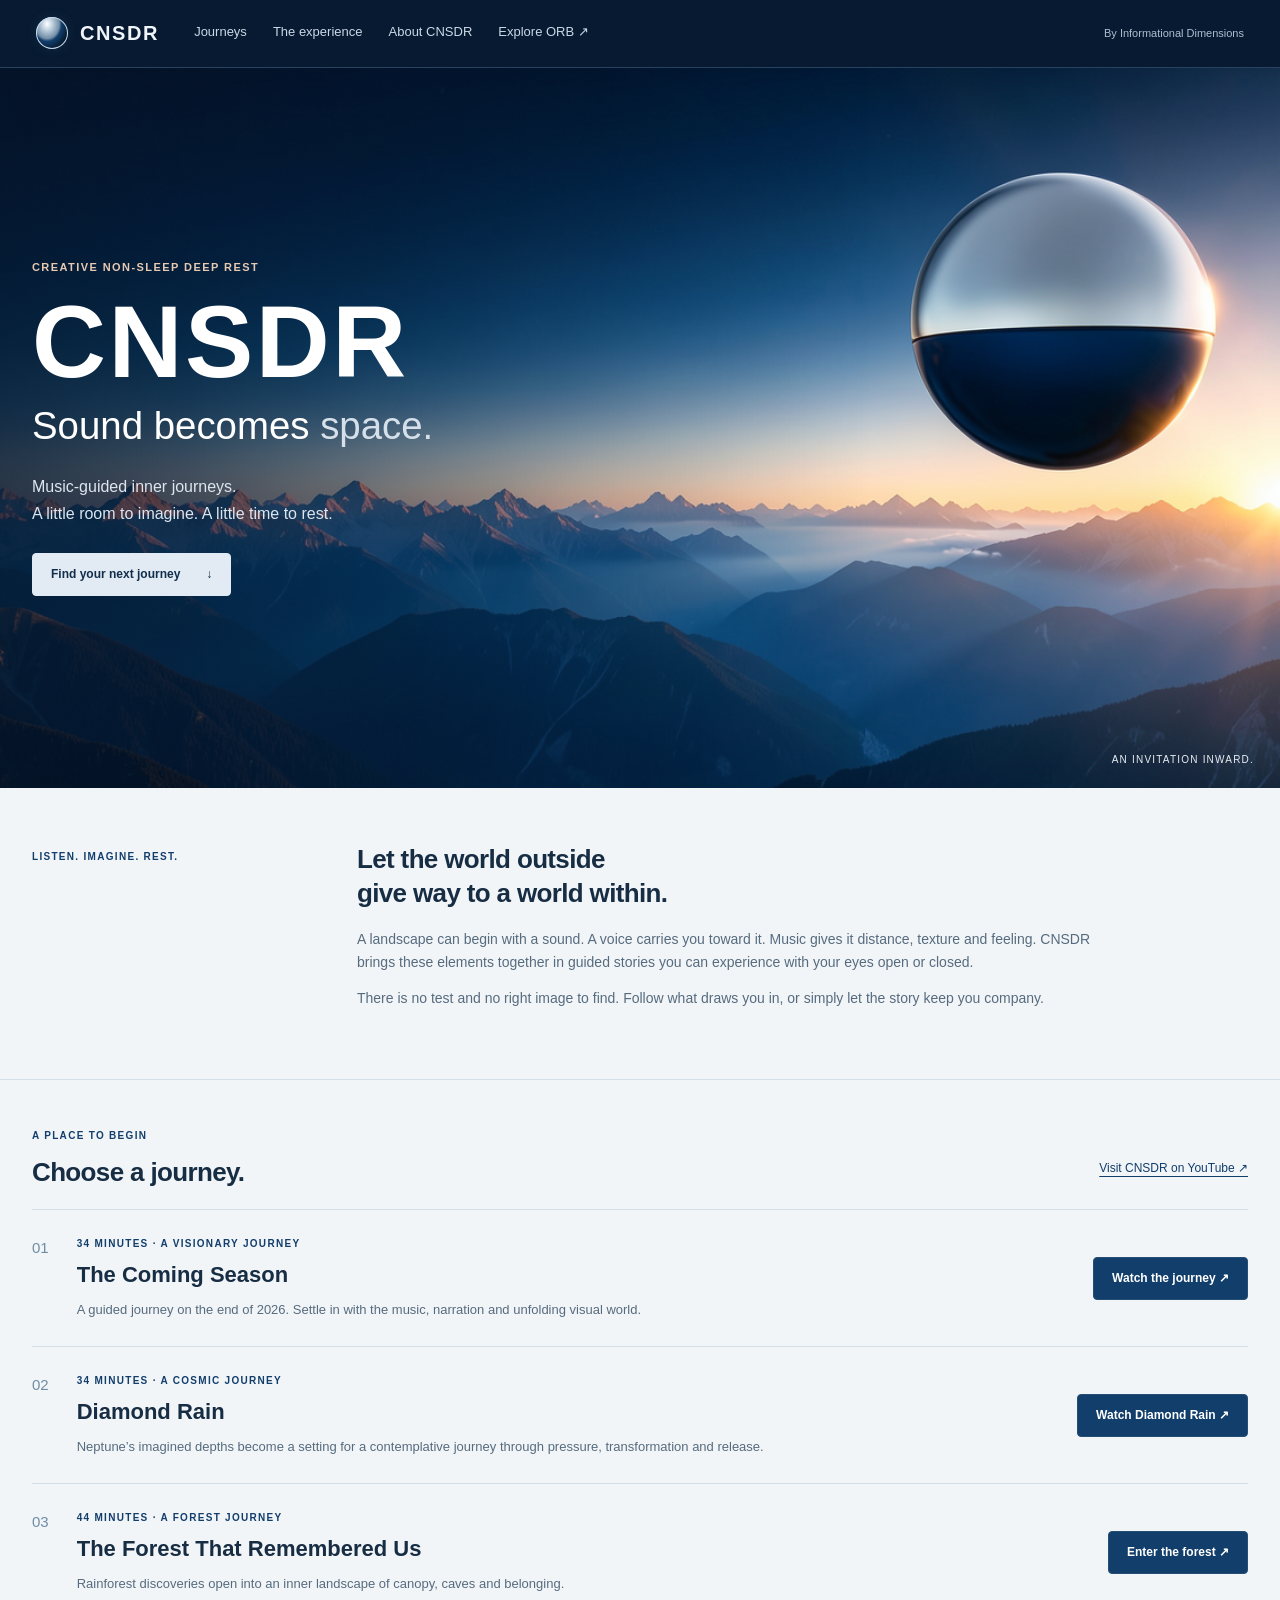
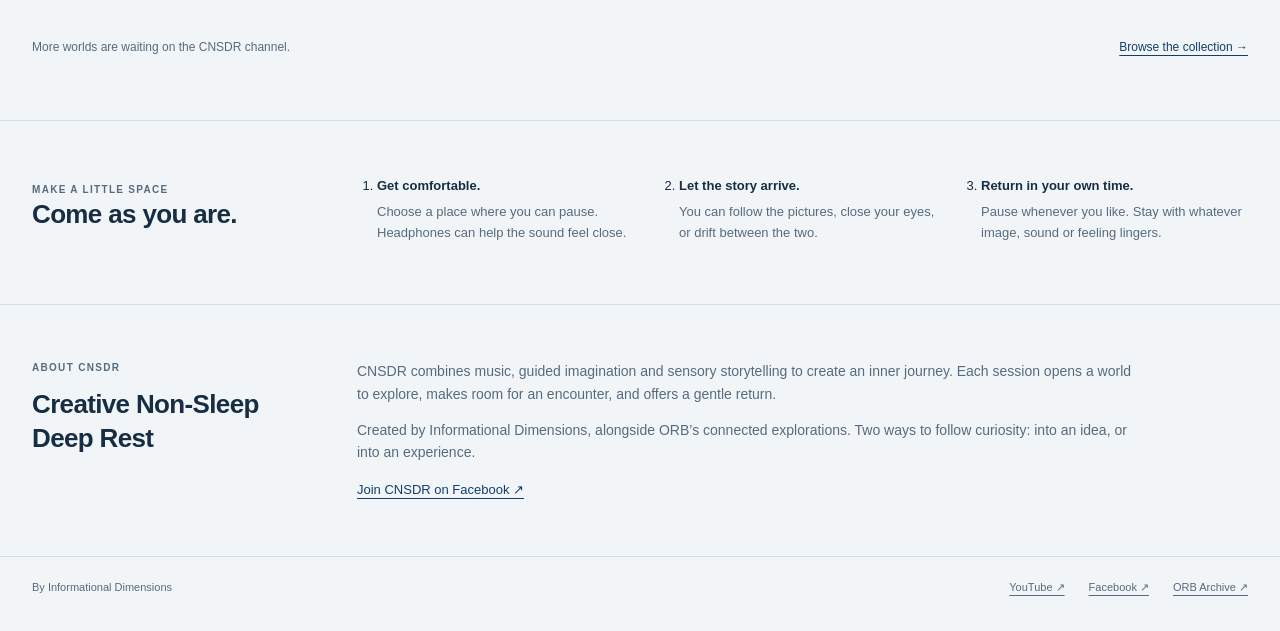
==== index.html @ 43271ce1 "Launch CNSDR website with Neptune sunrise theme" ====
<!doctype html>
<html lang="en"><head><meta charset="utf-8"><meta name="viewport" content="width=device-width,initial-scale=1"><meta name="theme-color" content="#071a31"><meta name="description" content="Creative Non-Sleep Deep Rest. Music-guided inner journeys through sound, imagination and rest."><title>CNSDR · Creative Non-Sleep Deep Rest</title><link rel="canonical" href="https://visualizationcreation.github.io/cnsdr/"><meta property="og:type" content="website"><meta property="og:title" content="CNSDR · Sound becomes space"><meta property="og:description" content="Music-guided inner journeys through sound, imagination and rest. Find your next journey."><meta property="og:url" content="https://visualizationcreation.github.io/cnsdr/"><meta property="og:image" content="https://visualizationcreation.github.io/cnsdr/social-preview.png"><meta name="twitter:card" content="summary_large_image"><link rel="icon" href="mark.svg"><link rel="stylesheet" href="theme.css"></head>
<body><a class="skip" href="#main">Skip to content</a>
<header class="site-header"><div class="header-inner"><a class="brand" href="./" aria-label="CNSDR home"><span class="brand-mark" aria-hidden="true"></span>CNSDR</a><nav aria-label="Main navigation"><a href="#journeys">Journeys</a><a href="#experience">The experience</a><a href="#about">About CNSDR</a><a href="https://visualizationcreation.github.io/orb-archive/">Explore ORB ↗</a></nav><span class="credit">By Informational Dimensions</span></div></header>
<main id="main" class="workspace"><section class="hero" aria-labelledby="hero-title"><img class="hero-image" src="neptune-sunrise.png" alt="A Neptune-blue and silver sphere floating above Earth's mountains at sunrise." width="1536" height="640" fetchpriority="high"><div class="hero-copy"><p class="eyebrow">Creative Non-Sleep Deep Rest</p><h1 id="hero-title">CNSDR</h1><p class="hero-tagline">Sound becomes <em>space.</em></p><p class="hero-description">Music-guided inner journeys.<br>A little room to imagine. A little time to rest.</p><a class="button light" href="#journeys">Find your next journey <span aria-hidden="true">↓</span></a></div><span class="hero-caption">An invitation inward.</span></section>
<section class="opening" id="experience"><p class="eyebrow">Listen. Imagine. Rest.</p><div><h2>Let the world outside<br>give way to a world within.</h2><p>A landscape can begin with a sound. A voice carries you toward it. Music gives it distance, texture and feeling. CNSDR brings these elements together in guided stories you can experience with your eyes open or closed.</p><p>There is no test and no right image to find. Follow what draws you in, or simply let the story keep you company.</p></div></section>
<section class="journeys" id="journeys"><div class="section-heading"><div><p class="eyebrow">A place to begin</p><h2>Choose a journey.</h2></div><a href="https://www.youtube.com/channel/UC8fO5lpikLnw1xSg7pofnjQ">Visit CNSDR on YouTube ↗</a></div><article class="journey-row"><span class="journey-number">01</span><div><p class="eyebrow">34 minutes · A visionary journey</p><h3>The Coming Season</h3><p>A guided journey on the end of 2026. Settle in with the music, narration and unfolding visual world.</p></div><a class="button" href="https://www.youtube.com/watch?v=poIMf-YxAEo">Watch the journey ↗</a></article><article class="journey-row"><span class="journey-number">02</span><div><p class="eyebrow">34 minutes · A cosmic journey</p><h3>Diamond Rain</h3><p>Neptune’s imagined depths become a setting for a contemplative journey through pressure, transformation and release.</p></div><a class="button" href="https://www.youtube.com/watch?v=9yvzxhccPDs">Watch Diamond Rain ↗</a></article><article class="journey-row"><span class="journey-number">03</span><div><p class="eyebrow">44 minutes · A forest journey</p><h3>The Forest That Remembered Us</h3><p>Rainforest discoveries open into an inner landscape of canopy, caves and belonging.</p></div><a class="button" href="https://www.youtube.com/watch?v=p0KkcHsuW70">Enter the forest ↗</a></article><div class="channel-row"><p>More worlds are waiting on the CNSDR channel.</p><a href="https://www.youtube.com/channel/UC8fO5lpikLnw1xSg7pofnjQ/videos">Browse the collection →</a></div></section>
<section class="listening"><div><p class="eyebrow">Make a little space</p><h2>Come as you are.</h2></div><ol><li><b>Get comfortable.</b><p>Choose a place where you can pause. Headphones can help the sound feel close.</p></li><li><b>Let the story arrive.</b><p>You can follow the pictures, close your eyes, or drift between the two.</p></li><li><b>Return in your own time.</b><p>Pause whenever you like. Stay with whatever image, sound or feeling lingers.</p></li></ol></section>
<section class="about" id="about"><div><p class="eyebrow">About CNSDR</p><h2>Creative Non-Sleep <br>Deep Rest</h2></div><div><p>CNSDR combines music, guided imagination and sensory storytelling to create an inner journey. Each session opens a world to explore, makes room for an encounter, and offers a gentle return.</p><p>Created by Informational Dimensions, alongside ORB’s connected explorations. Two ways to follow curiosity: into an idea, or into an experience.</p><a href="https://www.facebook.com/profile.php?id=61573368033629">Join CNSDR on Facebook ↗</a></div></section>
<footer><span>By Informational Dimensions</span><a href="https://www.youtube.com/channel/UC8fO5lpikLnw1xSg7pofnjQ">YouTube ↗</a><a href="https://www.facebook.com/profile.php?id=61573368033629">Facebook ↗</a><a href="https://visualizationcreation.github.io/orb-archive/">ORB Archive ↗</a></footer></main></body></html>
---- theme.css ----
:root{color-scheme:light;--neptune:#123e6c;--deep:#071a31;--silver:#d5e0ea;--paper:#f2f5f8;--ink:#172d43;--muted:#566b7e;--line:#d3dee7;--sunrise:#efbd99;font:14px/1.6 Inter,"Segoe UI",Arial,sans-serif;scroll-behavior:smooth}*{box-sizing:border-box}body{margin:0;background:var(--paper);color:var(--ink)}a{color:var(--neptune);text-underline-offset:4px}a:focus-visible{outline:3px solid #609bd0;outline-offset:5px}.skip{position:absolute;top:-90px;left:20px;background:white;padding:12px;z-index:5}.skip:focus{top:10px}.site-header{background:var(--deep);color:var(--silver);border-bottom:1px solid #28435e}.header-inner{max-width:1440px;min-height:65px;padding:0 36px;display:flex;align-items:center;gap:35px;margin:auto}.brand{display:flex;align-items:center;gap:12px;font-size:20px;font-weight:700;letter-spacing:.08em;color:#f0f5fa;text-decoration:none}.brand-mark{width:32px;height:32px;display:block;border-radius:50%;background:radial-gradient(ellipse at 35% 22%,#fff 0%,#c3d3e1 17%,#738fa7 41%,#123e6c 49%,#05172a 76%,#ecba97 100%);box-shadow:inset 0 0 0 1px #c6d8e9,0 0 12px #48709b30}nav{display:flex;align-items:center;gap:26px}nav a{color:#cad8e6;text-decoration:none;font-size:13px;padding:22px 0;border-bottom:2px solid transparent;transition:color .2s,border-color .2s}nav a:hover{color:#fff;border-color:var(--sunrise)}.credit{margin-left:auto;font-size:11px;color:#aebfd1}.workspace{max-width:1440px;margin:auto;padding:24px 36px 35px}.hero{position:relative;isolation:isolate;min-height:460px;overflow:hidden;border-radius:6px;background:var(--deep);color:#fff;display:flex;align-items:center}.hero-image{position:absolute;inset:0;width:100%;height:100%;object-fit:cover;z-index:-2}.hero::after{content:"";position:absolute;inset:0;background:linear-gradient(90deg,#061529a8,transparent 68%);z-index:-1}.hero-copy{padding:46px 48px;animation:arrive .7s ease-out both}.eyebrow{font-size:10px;letter-spacing:.13em;text-transform:uppercase;font-weight:650;margin:0 0 12px;color:var(--neptune)}.hero .eyebrow{color:#e8c9b2;font-size:11px}.hero h1{font-size:clamp(48px,5.6vw,78px);line-height:1.04;letter-spacing:-.045em;font-weight:550;margin:0 0 22px}.hero h1 em{font-style:normal;color:#d4e6f5}.hero-description{font-size:16px;color:#dce6ef;line-height:1.65;margin:0 0 26px}.button{display:inline-flex;gap:26px;align-items:center;padding:11px 18px;border:1px solid #254e75;background:var(--neptune);color:white;border-radius:4px;text-decoration:none;font-size:12px;font-weight:600;transition:background .2s,transform .2s}.button:hover{background:#225985;transform:translateY(-2px)}.button.light{background:#e2ebf3;color:#112f4c;border-color:#e2ebf3}.button.light:hover{background:#fff}.hero-caption{position:absolute;right:26px;bottom:20px;color:#e9eef4;font-size:10px;letter-spacing:.12em;text-transform:uppercase}.opening,.listening,.about{display:grid;grid-template-columns:280px 1fr;gap:45px;padding:36px 0;border-bottom:1px solid var(--line)}h2{font-size:26px;font-weight:550;line-height:1.3;letter-spacing:-.025em;margin:0 0 18px}p{margin:0 0 14px}.opening>div{max-width:760px}.opening p:not(.eyebrow),.about p,.listening p{color:var(--muted)}.opening>.eyebrow{padding-top:6px}.journeys{padding:34px 0;border-bottom:1px solid var(--line);scroll-margin-top:20px}.section-heading{display:flex;justify-content:space-between;align-items:center;gap:25px}.section-heading>a{font-size:12px}.section-heading h2{margin-bottom:20px}.journey-row{display:flex;gap:28px;align-items:center;background:#fff;border:1px solid var(--line);border-radius:5px;padding:26px}.journey-number{font-size:15px;font-weight:500;color:#6f8ca5;align-self:flex-start}.journey-row h3{font-size:22px;margin:0 0 7px;font-weight:600}.journey-row p{color:var(--muted);font-size:13px;margin-bottom:0}.journey-row .eyebrow{font-size:10px;color:var(--neptune);margin-bottom:5px}.journey-row .button{margin-left:auto;flex:none}.channel-row{display:flex;justify-content:space-between;gap:20px;margin-top:18px;font-size:12px;color:var(--muted)}.listening ol{padding:0 0 0 20px;margin:0;display:grid;grid-template-columns:repeat(3,1fr);gap:35px;font-size:13px}.listening p{margin:6px 0 0}.about>div:last-child{max-width:780px}.about a{font-size:13px}footer{display:flex;gap:24px;padding-top:22px;color:var(--muted);font-size:11px}footer span{margin-right:auto}footer a{color:var(--muted)}@keyframes arrive{from{opacity:0;transform:translateY(12px)}to{opacity:1;transform:none}}
@media(max-width:1050px){.credit{display:none}.opening,.listening,.about{grid-template-columns:220px 1fr;gap:28px}.listening ol{grid-template-columns:1fr;gap:16px}}
@media(max-width:700px){.header-inner{padding:12px 16px 0;flex-wrap:wrap;gap:3px}.brand{font-size:17px}nav{flex-basis:100%;gap:20px;overflow-x:auto}nav a{font-size:11px;white-space:nowrap;padding:10px 0}.workspace{padding:16px}.hero{min-height:560px;align-items:flex-end}.hero-image{object-position:79% top;object-fit:cover;opacity:.95}.hero::after{background:linear-gradient(0deg,#061529 4%,#061529d9 38%,transparent 75%)}.hero-copy{padding:26px 24px 42px}.hero h1{font-size:49px}.hero .eyebrow{font-size:9px}.hero-description{font-size:14px}.hero-caption{bottom:14px;right:20px;font-size:8px}.opening,.listening,.about{grid-template-columns:1fr;gap:8px;padding:28px 0}h2{font-size:24px}.opening>.eyebrow{margin-bottom:8px}.section-heading{align-items:flex-start;flex-direction:column;gap:0;margin-bottom:20px}.section-heading h2{margin-bottom:6px}.journey-row{flex-wrap:wrap;padding:20px;gap:12px}.journey-row>div{flex:1;min-width:180px}.journey-row .button{margin-left:27px}.channel-row{flex-direction:column;gap:0}.listening ol{padding-left:20px}.about h2 br{display:none}footer{flex-wrap:wrap;gap:14px}footer span{flex-basis:100%}}
@media(prefers-reduced-motion:reduce){:root{scroll-behavior:auto}*,*::before,*::after{animation:none!important;transition:none!important}}
/* Public site composition: an open horizon, silver type and quiet movement. */
.workspace{max-width:none;padding:0 0 35px}.workspace>section:not(.hero),.workspace>footer{max-width:1280px;margin-inline:auto;padding-inline:32px}.hero{border-radius:0;min-height:min(650px,calc(100svh - 66px));height:calc(100svh - 66px);max-height:720px}.hero-copy{width:min(1280px,100%);margin:auto;padding:55px 32px}.hero h1{font-size:clamp(70px,8vw,112px);letter-spacing:.025em;margin-bottom:8px}.hero-tagline{font-size:clamp(24px,3vw,40px);line-height:1.2;margin-bottom:25px}.hero-tagline em{font-style:normal;color:var(--silver)}.hero-image{animation:horizon 18s ease-out both}.journey-row{border:0;border-top:1px solid var(--line);border-radius:0;background:transparent;padding:26px 0}.journey-row>div{max-width:690px}.opening,.listening,.about{padding-block:55px}.journeys{padding-block:48px}section[id]{scroll-margin-top:24px}@keyframes horizon{from{transform:scale(1.035)}to{transform:scale(1)}}
@media(max-width:700px){.hero{height:calc(100svh - 101px);min-height:540px;max-height:740px}.hero-copy{padding:28px 24px 46px}.hero h1{font-size:66px}.hero-tagline{font-size:28px}.workspace>section:not(.hero),.workspace>footer{padding-inline:24px}.journey-row .button{margin-left:27px}.hero::after{background:linear-gradient(0deg,#061529 0%,#061529e0 38%,transparent 85%)}}
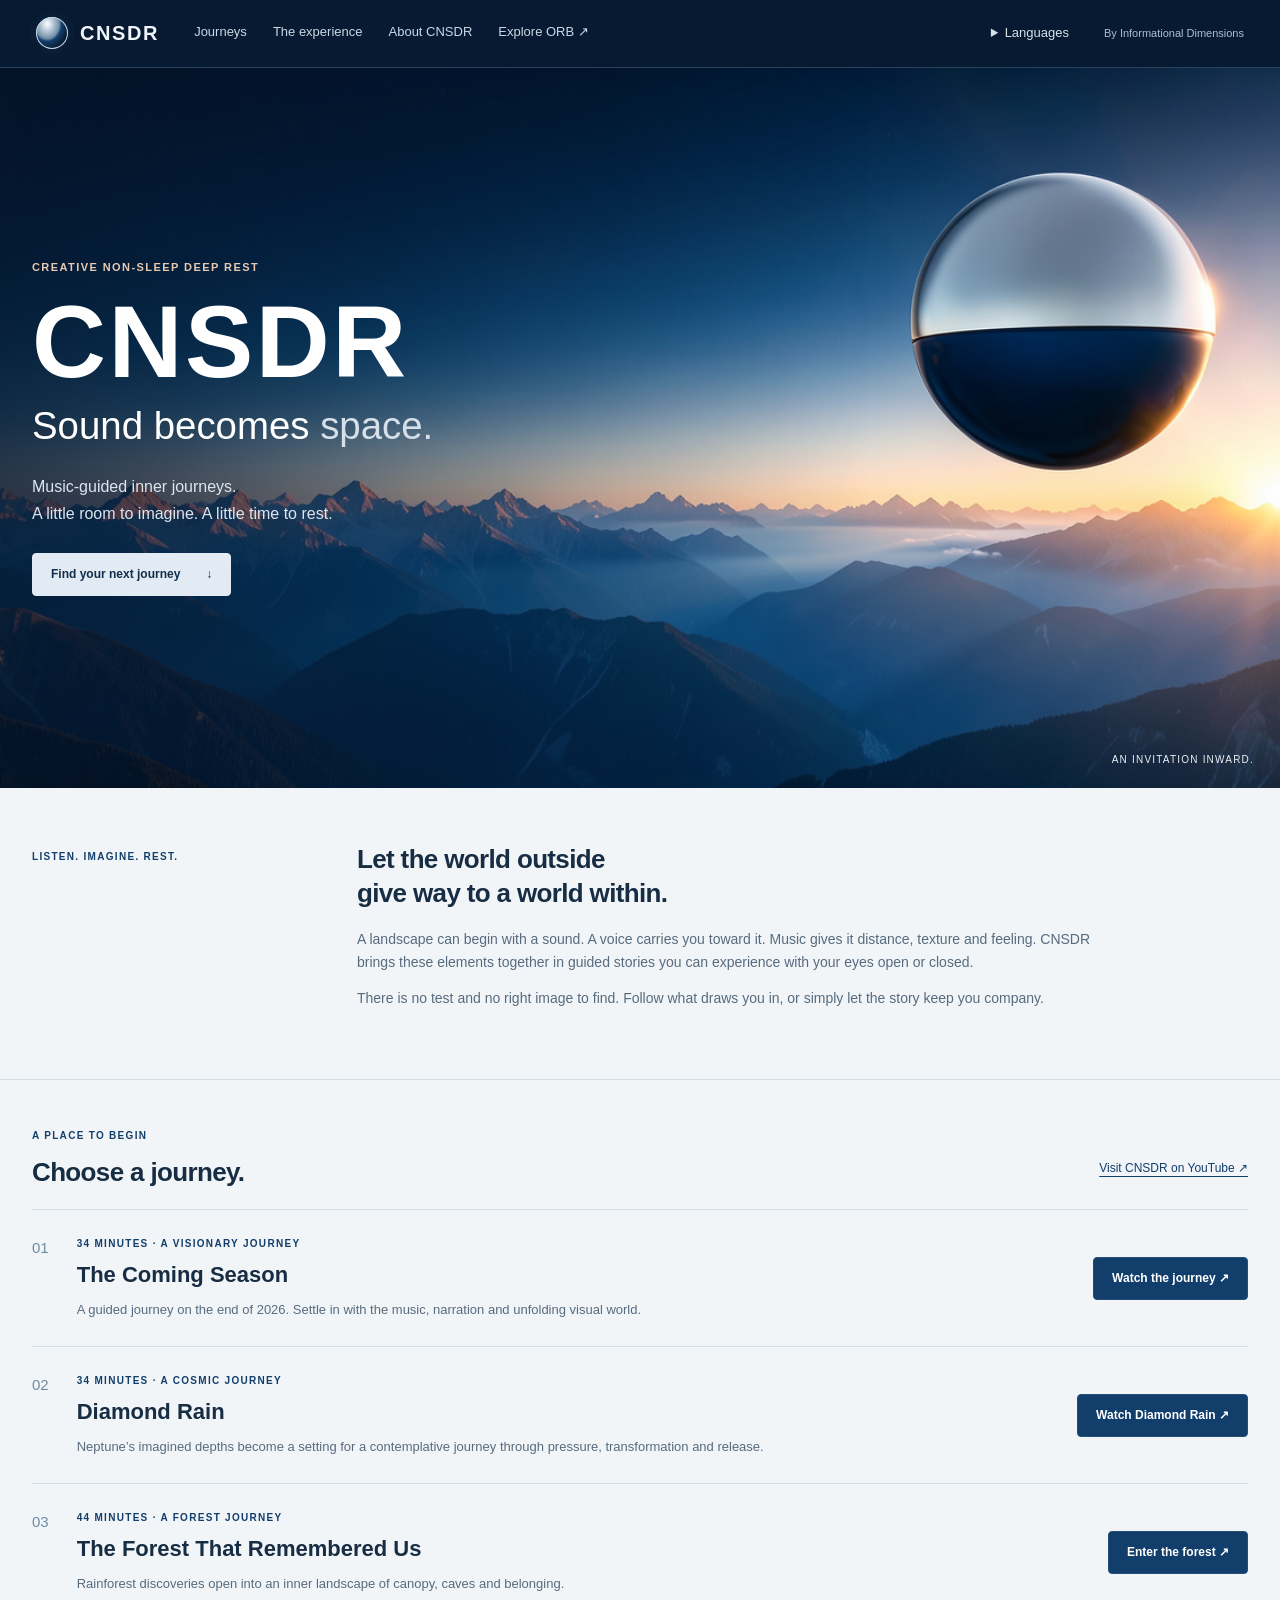
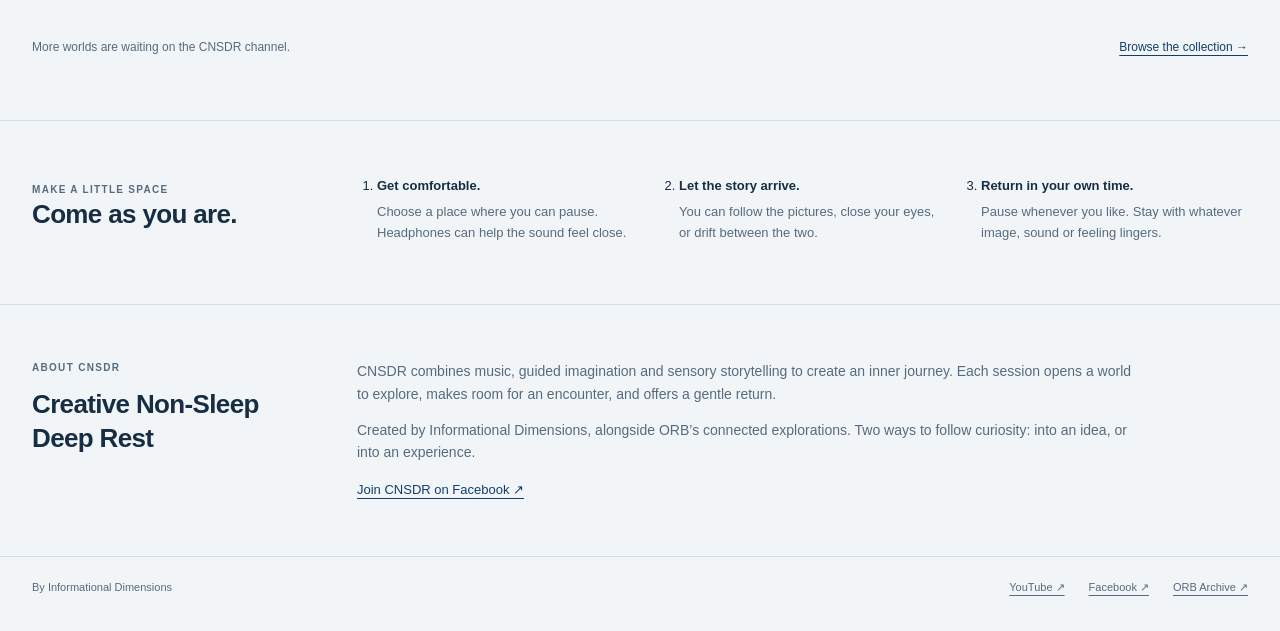
==== commit 9a7a73f0: "Add English and Spanish language menu and translated CNSDR page" ====
--- a/index.html
+++ b/index.html
@@ -1,13 +1,13 @@
-<!doctype html>
-<html lang="en"><head><meta charset="utf-8"><meta name="viewport" content="width=device-width,initial-scale=1"><meta name="theme-color" content="#071a31"><meta name="description" content="Creative Non-Sleep Deep Rest. Music-guided inner journeys through sound, imagination and rest."><title>CNSDR · Creative Non-Sleep Deep Rest</title><link rel="canonical" href="https://visualizationcreation.github.io/cnsdr/"><meta property="og:type" content="website"><meta property="og:title" content="CNSDR · Sound becomes space"><meta property="og:description" content="Music-guided inner journeys through sound, imagination and rest. Find your next journey."><meta property="og:url" content="https://visualizationcreation.github.io/cnsdr/"><meta property="og:image" content="https://visualizationcreation.github.io/cnsdr/social-preview.png"><meta name="twitter:card" content="summary_large_image"><link rel="icon" href="mark.svg"><link rel="stylesheet" href="theme.css"></head>
-<body><a class="skip" href="#main">Skip to content</a>
-<header class="site-header"><div class="header-inner"><a class="brand" href="./" aria-label="CNSDR home"><span class="brand-mark" aria-hidden="true"></span>CNSDR</a><nav aria-label="Main navigation"><a href="#journeys">Journeys</a><a href="#experience">The experience</a><a href="#about">About CNSDR</a><a href="https://visualizationcreation.github.io/orb-archive/">Explore ORB ↗</a></nav><span class="credit">By Informational Dimensions</span></div></header>
-<main id="main" class="workspace"><section class="hero" aria-labelledby="hero-title"><img class="hero-image" src="neptune-sunrise.png" alt="A Neptune-blue and silver sphere floating above Earth's mountains at sunrise." width="1536" height="640" fetchpriority="high"><div class="hero-copy"><p class="eyebrow">Creative Non-Sleep Deep Rest</p><h1 id="hero-title">CNSDR</h1><p class="hero-tagline">Sound becomes <em>space.</em></p><p class="hero-description">Music-guided inner journeys.<br>A little room to imagine. A little time to rest.</p><a class="button light" href="#journeys">Find your next journey <span aria-hidden="true">↓</span></a></div><span class="hero-caption">An invitation inward.</span></section>
-<section class="opening" id="experience"><p class="eyebrow">Listen. Imagine. Rest.</p><div><h2>Let the world outside<br>give way to a world within.</h2><p>A landscape can begin with a sound. A voice carries you toward it. Music gives it distance, texture and feeling. CNSDR brings these elements together in guided stories you can experience with your eyes open or closed.</p><p>There is no test and no right image to find. Follow what draws you in, or simply let the story keep you company.</p></div></section>
-<section class="journeys" id="journeys"><div class="section-heading"><div><p class="eyebrow">A place to begin</p><h2>Choose a journey.</h2></div><a href="https://www.youtube.com/channel/UC8fO5lpikLnw1xSg7pofnjQ">Visit CNSDR on YouTube ↗</a></div><article class="journey-row"><span class="journey-number">01</span><div><p class="eyebrow">34 minutes · A visionary journey</p><h3>The Coming Season</h3><p>A guided journey on the end of 2026. Settle in with the music, narration and unfolding visual world.</p></div><a class="button" href="https://www.youtube.com/watch?v=poIMf-YxAEo">Watch the journey ↗</a></article><article class="journey-row"><span class="journey-number">02</span><div><p class="eyebrow">34 minutes · A cosmic journey</p><h3>Diamond Rain</h3><p>Neptune’s imagined depths become a setting for a contemplative journey through pressure, transformation and release.</p></div><a class="button" href="https://www.youtube.com/watch?v=9yvzxhccPDs">Watch Diamond Rain ↗</a></article><article class="journey-row"><span class="journey-number">03</span><div><p class="eyebrow">44 minutes · A forest journey</p><h3>The Forest That Remembered Us</h3><p>Rainforest discoveries open into an inner landscape of canopy, caves and belonging.</p></div><a class="button" href="https://www.youtube.com/watch?v=p0KkcHsuW70">Enter the forest ↗</a></article><div class="channel-row"><p>More worlds are waiting on the CNSDR channel.</p><a href="https://www.youtube.com/channel/UC8fO5lpikLnw1xSg7pofnjQ/videos">Browse the collection →</a></div></section>
-<section class="listening"><div><p class="eyebrow">Make a little space</p><h2>Come as you are.</h2></div><ol><li><b>Get comfortable.</b><p>Choose a place where you can pause. Headphones can help the sound feel close.</p></li><li><b>Let the story arrive.</b><p>You can follow the pictures, close your eyes, or drift between the two.</p></li><li><b>Return in your own time.</b><p>Pause whenever you like. Stay with whatever image, sound or feeling lingers.</p></li></ol></section>
-<section class="about" id="about"><div><p class="eyebrow">About CNSDR</p><h2>Creative Non-Sleep <br>Deep Rest</h2></div><div><p>CNSDR combines music, guided imagination and sensory storytelling to create an inner journey. Each session opens a world to explore, makes room for an encounter, and offers a gentle return.</p><p>Created by Informational Dimensions, alongside ORB’s connected explorations. Two ways to follow curiosity: into an idea, or into an experience.</p><a href="https://www.facebook.com/profile.php?id=61573368033629">Join CNSDR on Facebook ↗</a></div></section>
-<footer><span>By Informational Dimensions</span><a href="https://www.youtube.com/channel/UC8fO5lpikLnw1xSg7pofnjQ">YouTube ↗</a><a href="https://www.facebook.com/profile.php?id=61573368033629">Facebook ↗</a><a href="https://visualizationcreation.github.io/orb-archive/">ORB Archive ↗</a></footer></main></body></html>
+<!doctype html>
+<html lang="en"><head><meta charset="utf-8"><meta name="viewport" content="width=device-width,initial-scale=1"><meta name="theme-color" content="#071a31"><meta name="description" content="Creative Non-Sleep Deep Rest. Music-guided inner journeys through sound, imagination and rest."><title>CNSDR · Creative Non-Sleep Deep Rest</title><link rel="canonical" href="https://visualizationcreation.github.io/cnsdr/"><meta property="og:type" content="website"><meta property="og:title" content="CNSDR · Sound becomes space"><meta property="og:description" content="Music-guided inner journeys through sound, imagination and rest. Find your next journey."><meta property="og:url" content="https://visualizationcreation.github.io/cnsdr/"><meta property="og:image" content="https://visualizationcreation.github.io/cnsdr/social-preview.png"><meta name="twitter:card" content="summary_large_image"><link rel="icon" href="mark.svg"><link rel="stylesheet" href="theme.css"><link rel="alternate" hreflang="en" href="https://visualizationcreation.github.io/cnsdr/"><link rel="alternate" hreflang="es" href="https://visualizationcreation.github.io/cnsdr/es.html"><link rel="alternate" hreflang="x-default" href="https://visualizationcreation.github.io/cnsdr/"></head>
+<body><a class="skip" href="#main">Skip to content</a>
+<header class="site-header"><div class="header-inner"><a class="brand" href="./" aria-label="CNSDR home"><span class="brand-mark" aria-hidden="true"></span>CNSDR</a><nav aria-label="Main navigation"><a href="#journeys">Journeys</a><a href="#experience">The experience</a><a href="#about">About CNSDR</a><a href="https://visualizationcreation.github.io/orb-archive/">Explore ORB ↗</a></nav><details class="language-menu"><summary>Languages</summary><div class="language-options"><a href="./" lang="en" hreflang="en" aria-current="page">English</a><a href="es.html" lang="es" hreflang="es">Español</a></div></details><span class="credit">By Informational Dimensions</span></div></header>
+<main id="main" class="workspace"><section class="hero" aria-labelledby="hero-title"><img class="hero-image" src="neptune-sunrise.png" alt="A Neptune-blue and silver sphere floating above Earth's mountains at sunrise." width="1536" height="640" fetchpriority="high"><div class="hero-copy"><p class="eyebrow">Creative Non-Sleep Deep Rest</p><h1 id="hero-title">CNSDR</h1><p class="hero-tagline">Sound becomes <em>space.</em></p><p class="hero-description">Music-guided inner journeys.<br>A little room to imagine. A little time to rest.</p><a class="button light" href="#journeys">Find your next journey <span aria-hidden="true">↓</span></a></div><span class="hero-caption">An invitation inward.</span></section>
+<section class="opening" id="experience"><p class="eyebrow">Listen. Imagine. Rest.</p><div><h2>Let the world outside<br>give way to a world within.</h2><p>A landscape can begin with a sound. A voice carries you toward it. Music gives it distance, texture and feeling. CNSDR brings these elements together in guided stories you can experience with your eyes open or closed.</p><p>There is no test and no right image to find. Follow what draws you in, or simply let the story keep you company.</p></div></section>
+<section class="journeys" id="journeys"><div class="section-heading"><div><p class="eyebrow">A place to begin</p><h2>Choose a journey.</h2></div><a href="https://www.youtube.com/channel/UC8fO5lpikLnw1xSg7pofnjQ">Visit CNSDR on YouTube ↗</a></div><article class="journey-row"><span class="journey-number">01</span><div><p class="eyebrow">34 minutes · A visionary journey</p><h3>The Coming Season</h3><p>A guided journey on the end of 2026. Settle in with the music, narration and unfolding visual world.</p></div><a class="button" href="https://www.youtube.com/watch?v=poIMf-YxAEo">Watch the journey ↗</a></article><article class="journey-row"><span class="journey-number">02</span><div><p class="eyebrow">34 minutes · A cosmic journey</p><h3>Diamond Rain</h3><p>Neptune’s imagined depths become a setting for a contemplative journey through pressure, transformation and release.</p></div><a class="button" href="https://www.youtube.com/watch?v=9yvzxhccPDs">Watch Diamond Rain ↗</a></article><article class="journey-row"><span class="journey-number">03</span><div><p class="eyebrow">44 minutes · A forest journey</p><h3>The Forest That Remembered Us</h3><p>Rainforest discoveries open into an inner landscape of canopy, caves and belonging.</p></div><a class="button" href="https://www.youtube.com/watch?v=p0KkcHsuW70">Enter the forest ↗</a></article><div class="channel-row"><p>More worlds are waiting on the CNSDR channel.</p><a href="https://www.youtube.com/channel/UC8fO5lpikLnw1xSg7pofnjQ/videos">Browse the collection →</a></div></section>
+<section class="listening"><div><p class="eyebrow">Make a little space</p><h2>Come as you are.</h2></div><ol><li><b>Get comfortable.</b><p>Choose a place where you can pause. Headphones can help the sound feel close.</p></li><li><b>Let the story arrive.</b><p>You can follow the pictures, close your eyes, or drift between the two.</p></li><li><b>Return in your own time.</b><p>Pause whenever you like. Stay with whatever image, sound or feeling lingers.</p></li></ol></section>
+<section class="about" id="about"><div><p class="eyebrow">About CNSDR</p><h2>Creative Non-Sleep <br>Deep Rest</h2></div><div><p>CNSDR combines music, guided imagination and sensory storytelling to create an inner journey. Each session opens a world to explore, makes room for an encounter, and offers a gentle return.</p><p>Created by Informational Dimensions, alongside ORB’s connected explorations. Two ways to follow curiosity: into an idea, or into an experience.</p><a href="https://www.facebook.com/profile.php?id=61573368033629">Join CNSDR on Facebook ↗</a></div></section>
+<footer><span>By Informational Dimensions</span><a href="https://www.youtube.com/channel/UC8fO5lpikLnw1xSg7pofnjQ">YouTube ↗</a><a href="https://www.facebook.com/profile.php?id=61573368033629">Facebook ↗</a><a href="https://visualizationcreation.github.io/orb-archive/">ORB Archive ↗</a></footer></main></body></html>
 
 
 
--- a/theme.css
+++ b/theme.css
@@ -5,3 +5,7 @@
 /* Public site composition: an open horizon, silver type and quiet movement. */
 .workspace{max-width:none;padding:0 0 35px}.workspace>section:not(.hero),.workspace>footer{max-width:1280px;margin-inline:auto;padding-inline:32px}.hero{border-radius:0;min-height:min(650px,calc(100svh - 66px));height:calc(100svh - 66px);max-height:720px}.hero-copy{width:min(1280px,100%);margin:auto;padding:55px 32px}.hero h1{font-size:clamp(70px,8vw,112px);letter-spacing:.025em;margin-bottom:8px}.hero-tagline{font-size:clamp(24px,3vw,40px);line-height:1.2;margin-bottom:25px}.hero-tagline em{font-style:normal;color:var(--silver)}.hero-image{animation:horizon 18s ease-out both}.journey-row{border:0;border-top:1px solid var(--line);border-radius:0;background:transparent;padding:26px 0}.journey-row>div{max-width:690px}.opening,.listening,.about{padding-block:55px}.journeys{padding-block:48px}section[id]{scroll-margin-top:24px}@keyframes horizon{from{transform:scale(1.035)}to{transform:scale(1)}}
 @media(max-width:700px){.hero{height:calc(100svh - 101px);min-height:540px;max-height:740px}.hero-copy{padding:28px 24px 46px}.hero h1{font-size:66px}.hero-tagline{font-size:28px}.workspace>section:not(.hero),.workspace>footer{padding-inline:24px}.journey-row .button{margin-left:27px}.hero::after{background:linear-gradient(0deg,#061529 0%,#061529e0 38%,transparent 85%)}}
+/* Language navigation remains visible on narrow screens and works without JavaScript. */
+.language-menu{position:relative;margin-left:auto;flex:none;color:var(--silver);z-index:10;font-size:13px}.language-menu summary{cursor:pointer;padding:14px 0;text-underline-offset:4px}.language-menu summary:hover{text-decoration:underline;color:white}.language-menu summary:focus-visible{outline:3px solid #609bd0;outline-offset:4px}.language-options{position:absolute;top:100%;right:0;min-width:150px;padding:8px;background:var(--deep);border:1px solid #48637e;border-radius:4px;box-shadow:0 8px 22px #0004}.language-options a{display:block;padding:9px 12px;color:#d5e0ea;text-decoration:none}.language-options a:hover,.language-options a[aria-current]{background:#214364;color:#fff}.language-options a[aria-current]::after{content:' ✓'}.credit{margin-left:0}
+@media(max-width:1050px){.header-inner{gap:20px}nav{gap:18px}}
+@media(max-width:700px){.header-inner{gap:3px}.brand{order:0}.language-menu{order:1;margin-left:auto;font-size:12px}.language-menu summary{padding:8px 0}.site-header nav{order:2;flex-wrap:wrap;overflow:visible;gap:0 18px}.site-header nav a{padding:8px 0}.language-options{top:100%}.hero-tagline{font-size:26px}html[lang="es"] .hero .eyebrow{max-width:240px}}
